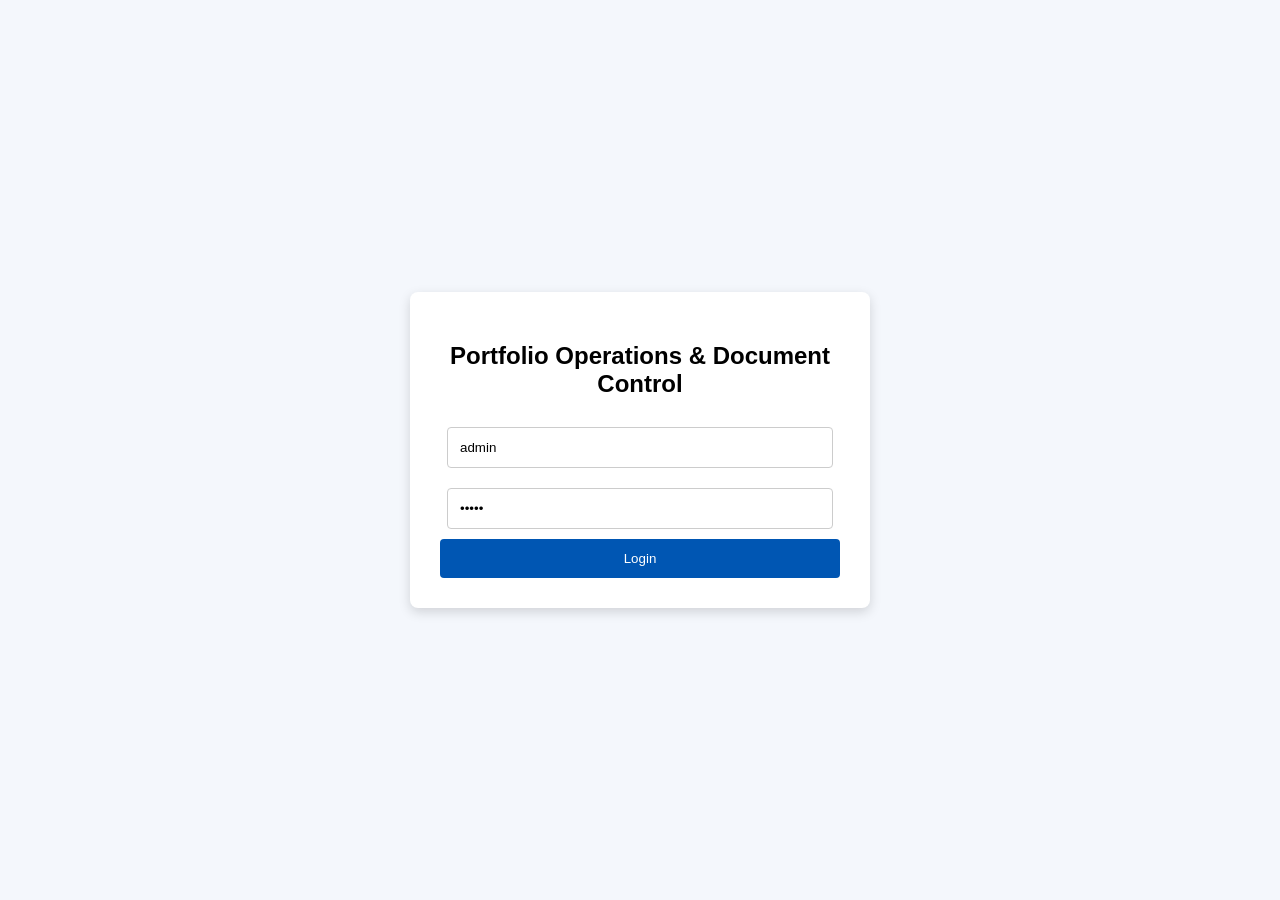
==== index.html @ cb867d1f "Create index.html" ====
<!DOCTYPE html>
<html lang="en">
<head>
    <meta charset="UTF-8">
    <meta name="viewport" content="width=device-width, initial-scale=1.0">
    <title>Portfolio Ops – Login</title>
    <style>
        body {
            font-family: Arial, sans-serif;
            background-color: #f4f7fc;
            display: flex;
            justify-content: center;
            align-items: center;
            height: 100vh;
            margin: 0;
        }
        .login-container {
            max-width: 400px;
            background: white;
            padding: 30px;
            border-radius: 8px;
            box-shadow: 0 4px 12px rgba(0,0,0,0.15);
            text-align: center;
        }
        input {
            width: 90%;
            padding: 12px;
            margin: 10px 0;
            border: 1px solid #ccc;
            border-radius: 4px;
        }
        button {
            background-color: #0056b3;
            color: white;
            border: none;
            padding: 12px 24px;
            border-radius: 4px;
            cursor: pointer;
            width: 100%;
        }
    </style>
</head>
<body>
    <div class="login-container">
        <h2>Portfolio Operations & Document Control</h2>
        <form id="loginForm">
            <input type="text" id="username" placeholder="Username" value="admin" required>
            <input type="password" id="password" placeholder="Password" value="admin" required>
            <button type="submit">Login</button>
        </form>
    </div>

    <script>
        document.getElementById('loginForm').addEventListener('submit', function(e) {
            e.preventDefault();
            window.location.href = 'dashboard.html';
        });
    </script>
</body>
</html>
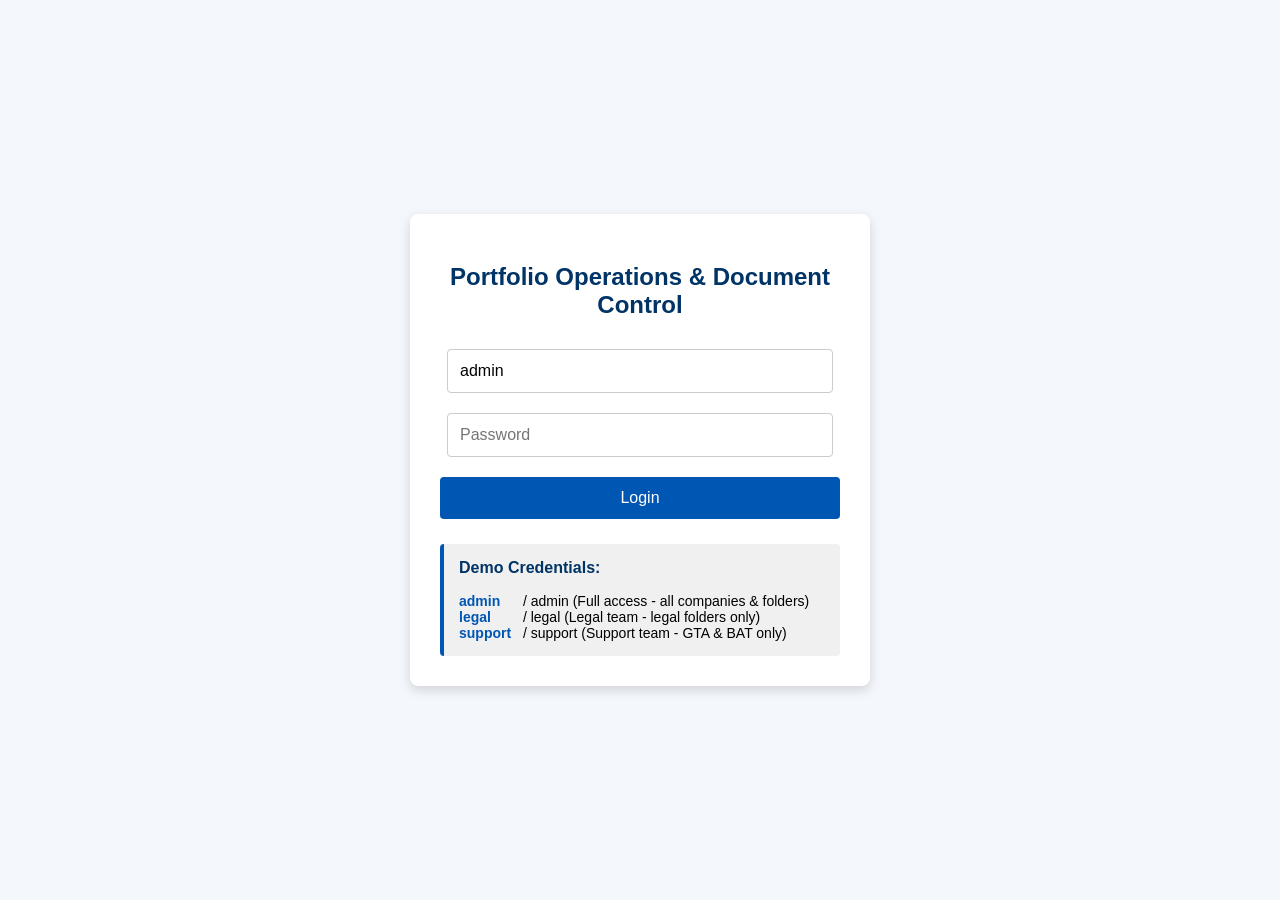
==== commit 81271eb7: "Update index.html" ====
--- a/index.html
+++ b/index.html
@@ -22,12 +22,17 @@
             box-shadow: 0 4px 12px rgba(0,0,0,0.15);
             text-align: center;
         }
+        h2 {
+            color: #003366;
+            margin-bottom: 20px;
+        }
         input {
             width: 90%;
             padding: 12px;
             margin: 10px 0;
             border: 1px solid #ccc;
             border-radius: 4px;
+            font-size: 16px;
         }
         button {
             background-color: #0056b3;
@@ -37,6 +42,30 @@
             border-radius: 4px;
             cursor: pointer;
             width: 100%;
+            font-size: 16px;
+            margin-top: 10px;
+        }
+        button:hover {
+            background-color: #003d82;
+        }
+        .user-list {
+            text-align: left;
+            margin-top: 25px;
+            padding: 15px;
+            background: #f0f0f0;
+            border-radius: 4px;
+            font-size: 14px;
+            border-left: 4px solid #0056b3;
+        }
+        .user-list strong {
+            color: #003366;
+            font-size: 16px;
+        }
+        .user-list span {
+            color: #0056b3;
+            font-weight: bold;
+            display: inline-block;
+            width: 60px;
         }
     </style>
 </head>
@@ -45,15 +74,33 @@
         <h2>Portfolio Operations & Document Control</h2>
         <form id="loginForm">
             <input type="text" id="username" placeholder="Username" value="admin" required>
-            <input type="password" id="password" placeholder="Password" value="admin" required>
+            <input type="password" id="password" placeholder="Password" required>
             <button type="submit">Login</button>
         </form>
+        
+        <div class="user-list">
+            <strong>Demo Credentials:</strong><br><br>
+            <span>admin</span> / admin (Full access - all companies & folders)<br>
+            <span>legal</span> / legal (Legal team - legal folders only)<br>
+            <span>support</span> / support (Support team - GTA & BAT only)
+        </div>
     </div>
 
     <script>
         document.getElementById('loginForm').addEventListener('submit', function(e) {
             e.preventDefault();
-            window.location.href = 'dashboard.html';
+            
+            const username = document.getElementById('username').value;
+            const password = document.getElementById('password').value;
+            
+            if ((username === 'admin' && password === 'admin') ||
+                (username === 'legal' && password === 'legal') ||
+                (username === 'support' && password === 'support')) {
+                
+                window.location.href = 'dashboard.html?user=' + username;
+            } else {
+                alert('Invalid username or password');
+            }
         });
     </script>
 </body>
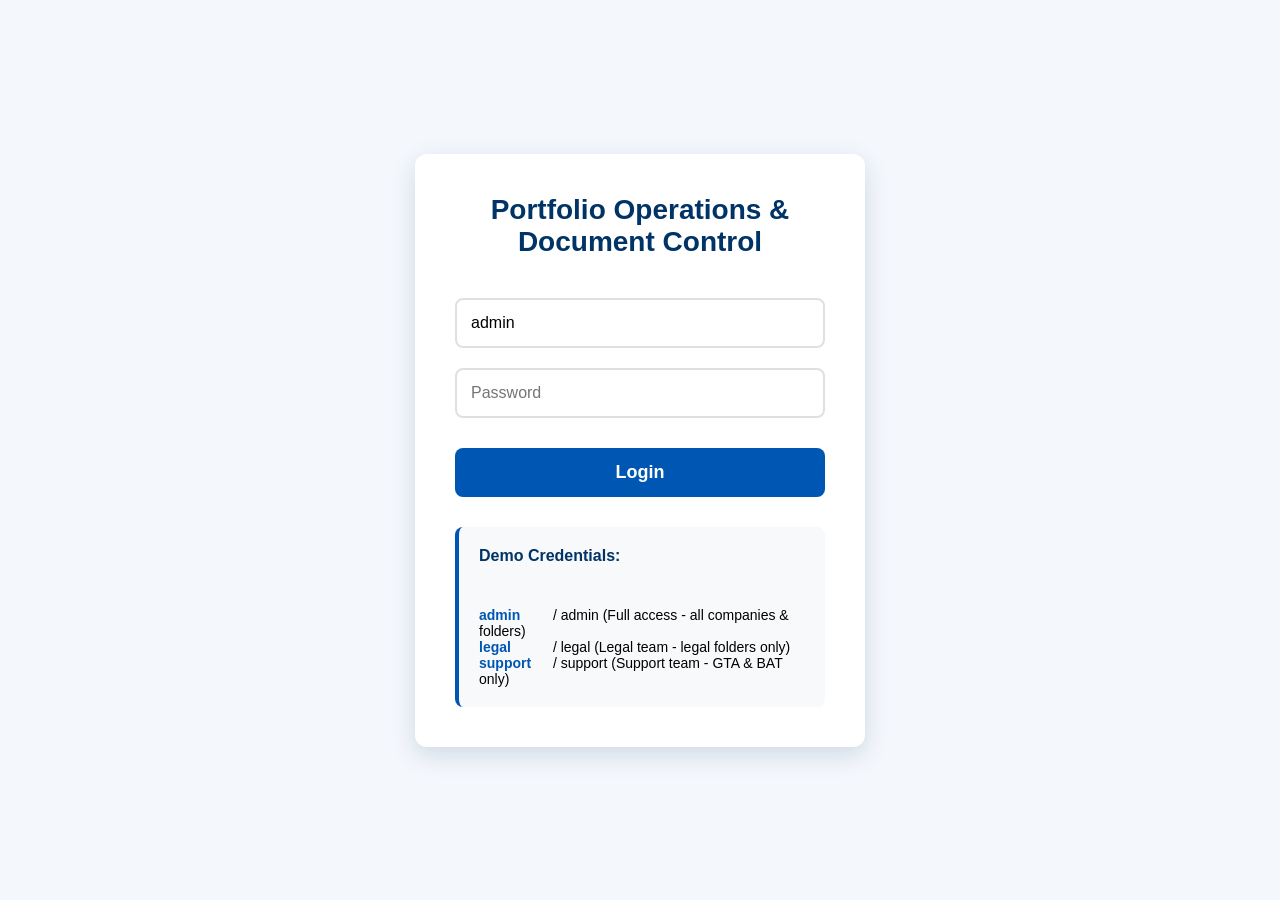
==== commit 79135522: "Update index.html" ====
--- a/index.html
+++ b/index.html
@@ -5,74 +5,86 @@
     <meta name="viewport" content="width=device-width, initial-scale=1.0">
     <title>Portfolio Ops – Login</title>
     <style>
+        * {
+            margin: 0;
+            padding: 0;
+            box-sizing: border-box;
+        }
         body {
-            font-family: Arial, sans-serif;
+            font-family: 'Segoe UI', Tahoma, Geneva, Verdana, sans-serif;
             background-color: #f4f7fc;
             display: flex;
             justify-content: center;
             align-items: center;
             height: 100vh;
-            margin: 0;
         }
         .login-container {
-            max-width: 400px;
+            max-width: 450px;
             background: white;
-            padding: 30px;
-            border-radius: 8px;
-            box-shadow: 0 4px 12px rgba(0,0,0,0.15);
+            padding: 40px;
+            border-radius: 12px;
+            box-shadow: 0 8px 24px rgba(0,51,102,0.15);
             text-align: center;
         }
-        h2 {
+        .login-container h2 {
             color: #003366;
-            margin-bottom: 20px;
+            margin-bottom: 30px;
+            font-size: 28px;
         }
-        input {
-            width: 90%;
-            padding: 12px;
+        .login-container input {
+            width: 100%;
+            padding: 14px;
             margin: 10px 0;
-            border: 1px solid #ccc;
-            border-radius: 4px;
+            border: 2px solid #e0e0e0;
+            border-radius: 8px;
             font-size: 16px;
         }
-        button {
+        .login-container input:focus {
+            border-color: #0056b3;
+            outline: none;
+        }
+        .login-container button {
             background-color: #0056b3;
             color: white;
             border: none;
-            padding: 12px 24px;
-            border-radius: 4px;
+            padding: 14px;
+            border-radius: 8px;
             cursor: pointer;
             width: 100%;
-            font-size: 16px;
-            margin-top: 10px;
+            font-size: 18px;
+            font-weight: bold;
+            margin-top: 20px;
         }
-        button:hover {
+        .login-container button:hover {
             background-color: #003d82;
         }
         .user-list {
             text-align: left;
-            margin-top: 25px;
-            padding: 15px;
-            background: #f0f0f0;
-            border-radius: 4px;
+            margin-top: 30px;
+            padding: 20px;
+            background: #f8f9fa;
+            border-radius: 8px;
+            border-left: 4px solid #0056b3;
             font-size: 14px;
-            border-left: 4px solid #0056b3;
         }
         .user-list strong {
             color: #003366;
             font-size: 16px;
+            display: block;
+            margin-bottom: 10px;
         }
         .user-list span {
             color: #0056b3;
             font-weight: bold;
             display: inline-block;
-            width: 60px;
+            width: 70px;
         }
     </style>
 </head>
 <body>
     <div class="login-container">
         <h2>Portfolio Operations & Document Control</h2>
-        <form id="loginForm">
+        <form id="loginForm" onsubmit="return handleLogin(event)">
             <input type="text" id="username" placeholder="Username" value="admin" required>
             <input type="password" id="password" placeholder="Password" required>
             <button type="submit">Login</button>
@@ -87,21 +99,20 @@
     </div>
 
     <script>
-        document.getElementById('loginForm').addEventListener('submit', function(e) {
-            e.preventDefault();
-            
+        function handleLogin(event) {
+            event.preventDefault();
             const username = document.getElementById('username').value;
             const password = document.getElementById('password').value;
             
             if ((username === 'admin' && password === 'admin') ||
                 (username === 'legal' && password === 'legal') ||
                 (username === 'support' && password === 'support')) {
-                
                 window.location.href = 'dashboard.html?user=' + username;
             } else {
                 alert('Invalid username or password');
             }
-        });
+            return false;
+        }
     </script>
 </body>
 </html>
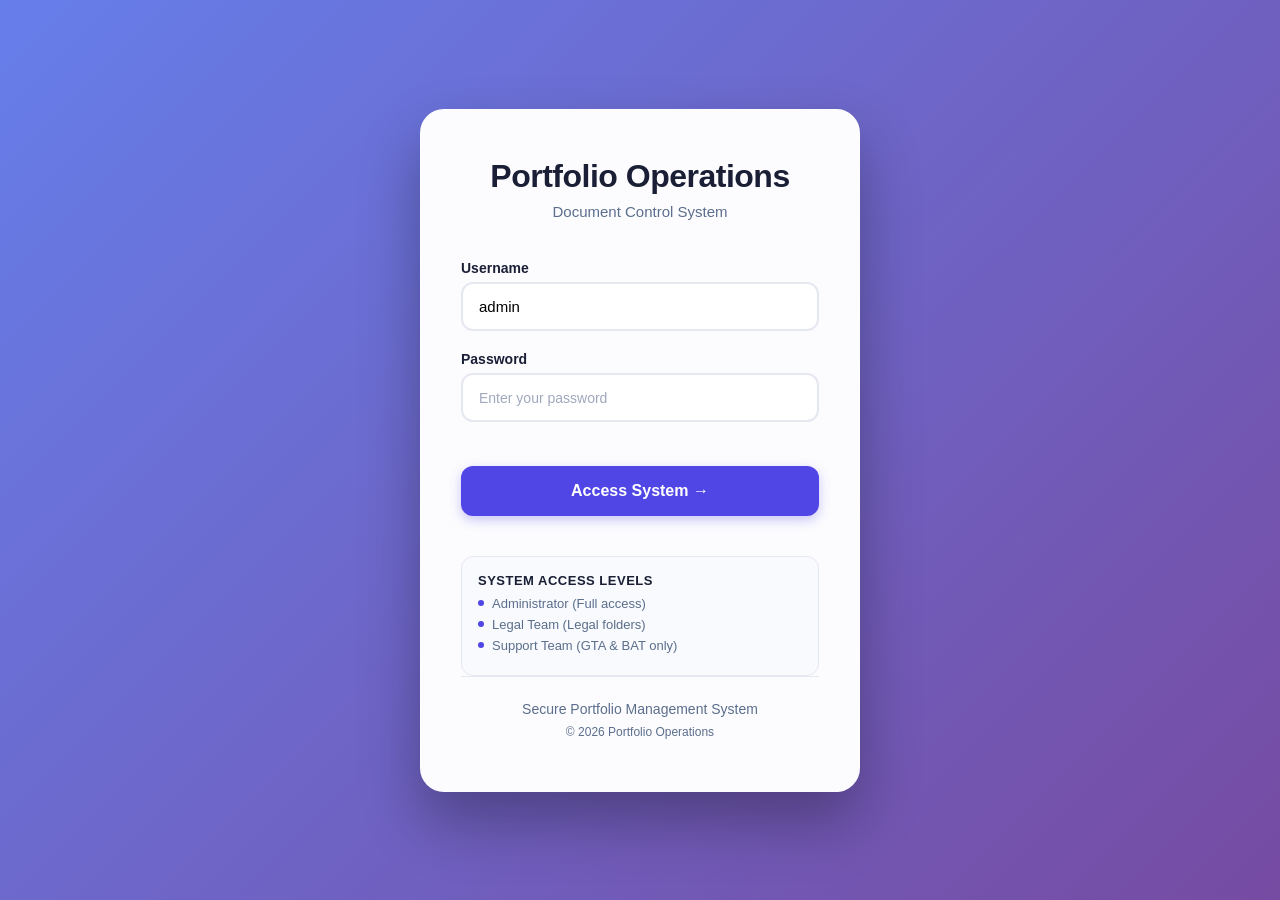
==== commit d9395881: "Update index.html" ====
--- a/index.html
+++ b/index.html
@@ -3,98 +3,201 @@
 <head>
     <meta charset="UTF-8">
     <meta name="viewport" content="width=device-width, initial-scale=1.0">
-    <title>Portfolio Ops – Login</title>
+    <title>Portfolio Operations System | Secure Access</title>
     <style>
         * {
             margin: 0;
             padding: 0;
             box-sizing: border-box;
         }
+        
         body {
-            font-family: 'Segoe UI', Tahoma, Geneva, Verdana, sans-serif;
-            background-color: #f4f7fc;
+            font-family: 'Inter', -apple-system, BlinkMacSystemFont, 'Segoe UI', Roboto, sans-serif;
+            background: linear-gradient(135deg, #667eea 0%, #764ba2 100%);
+            min-height: 100vh;
             display: flex;
+            align-items: center;
             justify-content: center;
-            align-items: center;
-            height: 100vh;
-        }
+            position: relative;
+        }
+        
+        /* Subtle background image with overlay */
+        body::before {
+            content: '';
+            position: absolute;
+            top: 0;
+            left: 0;
+            right: 0;
+            bottom: 0;
+            background: url('https://images.unsplash.com/photo-1486406146926-c627a92ad1ab?auto=format&fit=crop&w=1920&q=80') center/cover no-repeat;
+            opacity: 0.15;
+            pointer-events: none;
+        }
+        
         .login-container {
-            max-width: 450px;
-            background: white;
-            padding: 40px;
+            width: 440px;
+            background: rgba(255, 255, 255, 0.98);
+            backdrop-filter: blur(10px);
+            padding: 48px 40px;
+            border-radius: 24px;
+            box-shadow: 0 30px 60px rgba(0, 0, 0, 0.3);
+            position: relative;
+            z-index: 10;
+            border: 1px solid rgba(255, 255, 255, 0.2);
+        }
+        
+        .login-header {
+            text-align: center;
+            margin-bottom: 40px;
+        }
+        
+        .login-header h2 {
+            color: #1a1f36;
+            font-size: 32px;
+            font-weight: 700;
+            letter-spacing: -0.5px;
+            margin-bottom: 8px;
+        }
+        
+        .login-header p {
+            color: #5b6e8c;
+            font-size: 15px;
+            font-weight: 400;
+        }
+        
+        .input-group {
+            margin-bottom: 20px;
+        }
+        
+        .input-group label {
+            display: block;
+            text-align: left;
+            color: #1a1f36;
+            font-size: 14px;
+            font-weight: 600;
+            margin-bottom: 6px;
+        }
+        
+        .input-group input {
+            width: 100%;
+            padding: 14px 16px;
+            border: 2px solid #e6e8f0;
             border-radius: 12px;
-            box-shadow: 0 8px 24px rgba(0,51,102,0.15);
-            text-align: center;
-        }
-        .login-container h2 {
-            color: #003366;
-            margin-bottom: 30px;
-            font-size: 28px;
-        }
-        .login-container input {
+            font-size: 15px;
+            transition: all 0.2s ease;
+            background: #ffffff;
+        }
+        
+        .input-group input:focus {
+            border-color: #4f46e5;
+            outline: none;
+            box-shadow: 0 0 0 3px rgba(79, 70, 229, 0.1);
+        }
+        
+        .input-group input::placeholder {
+            color: #a0a8bd;
+            font-size: 14px;
+        }
+        
+        .login-btn {
             width: 100%;
-            padding: 14px;
-            margin: 10px 0;
-            border: 2px solid #e0e0e0;
-            border-radius: 8px;
-            font-size: 16px;
-        }
-        .login-container input:focus {
-            border-color: #0056b3;
-            outline: none;
-        }
-        .login-container button {
-            background-color: #0056b3;
+            padding: 16px;
+            background: #4f46e5;
             color: white;
             border: none;
-            padding: 14px;
-            border-radius: 8px;
+            border-radius: 12px;
+            font-size: 16px;
+            font-weight: 600;
             cursor: pointer;
-            width: 100%;
-            font-size: 18px;
-            font-weight: bold;
+            transition: all 0.2s ease;
+            margin: 24px 0 20px;
+            box-shadow: 0 4px 12px rgba(79, 70, 229, 0.3);
+        }
+        
+        .login-btn:hover {
+            background: #4338ca;
+            transform: translateY(-2px);
+            box-shadow: 0 8px 20px rgba(79, 70, 229, 0.4);
+        }
+        
+        .login-footer {
+            text-align: center;
+            color: #5b6e8c;
+            font-size: 14px;
+            padding-top: 20px;
+            border-top: 1px solid #e6e8f0;
+        }
+        
+        .login-footer p {
+            margin: 4px 0;
+        }
+        
+        .role-hint {
+            background: #f8fafd;
+            padding: 16px;
+            border-radius: 12px;
             margin-top: 20px;
-        }
-        .login-container button:hover {
-            background-color: #003d82;
-        }
-        .user-list {
-            text-align: left;
-            margin-top: 30px;
-            padding: 20px;
-            background: #f8f9fa;
-            border-radius: 8px;
-            border-left: 4px solid #0056b3;
-            font-size: 14px;
-        }
-        .user-list strong {
-            color: #003366;
-            font-size: 16px;
-            display: block;
-            margin-bottom: 10px;
-        }
-        .user-list span {
-            color: #0056b3;
-            font-weight: bold;
+            border: 1px solid #e6e8f0;
+        }
+        
+        .role-hint p {
+            color: #1a1f36;
+            font-weight: 600;
+            margin-bottom: 8px;
+            font-size: 13px;
+            text-transform: uppercase;
+            letter-spacing: 0.5px;
+        }
+        
+        .role-item {
+            display: flex;
+            align-items: center;
+            gap: 8px;
+            color: #5b6e8c;
+            font-size: 13px;
+            margin: 6px 0;
+        }
+        
+        .role-dot {
+            width: 6px;
+            height: 6px;
+            background: #4f46e5;
+            border-radius: 50%;
             display: inline-block;
-            width: 70px;
         }
     </style>
 </head>
 <body>
     <div class="login-container">
-        <h2>Portfolio Operations & Document Control</h2>
+        <div class="login-header">
+            <h2>Portfolio Operations</h2>
+            <p>Document Control System</p>
+        </div>
+        
         <form id="loginForm" onsubmit="return handleLogin(event)">
-            <input type="text" id="username" placeholder="Username" value="admin" required>
-            <input type="password" id="password" placeholder="Password" required>
-            <button type="submit">Login</button>
+            <div class="input-group">
+                <label>Username</label>
+                <input type="text" id="username" placeholder="Enter your username" value="admin" required>
+            </div>
+            
+            <div class="input-group">
+                <label>Password</label>
+                <input type="password" id="password" placeholder="Enter your password" required>
+            </div>
+            
+            <button type="submit" class="login-btn">Access System →</button>
         </form>
         
-        <div class="user-list">
-            <strong>Demo Credentials:</strong><br><br>
-            <span>admin</span> / admin (Full access - all companies & folders)<br>
-            <span>legal</span> / legal (Legal team - legal folders only)<br>
-            <span>support</span> / support (Support team - GTA & BAT only)
+        <div class="role-hint">
+            <p>System Access Levels</p>
+            <div class="role-item"><span class="role-dot"></span> Administrator (Full access)</div>
+            <div class="role-item"><span class="role-dot"></span> Legal Team (Legal folders)</div>
+            <div class="role-item"><span class="role-dot"></span> Support Team (GTA & BAT only)</div>
+        </div>
+        
+        <div class="login-footer">
+            <p>Secure Portfolio Management System</p>
+            <p style="font-size: 12px; margin-top: 8px;">© 2026 Portfolio Operations</p>
         </div>
     </div>
 
